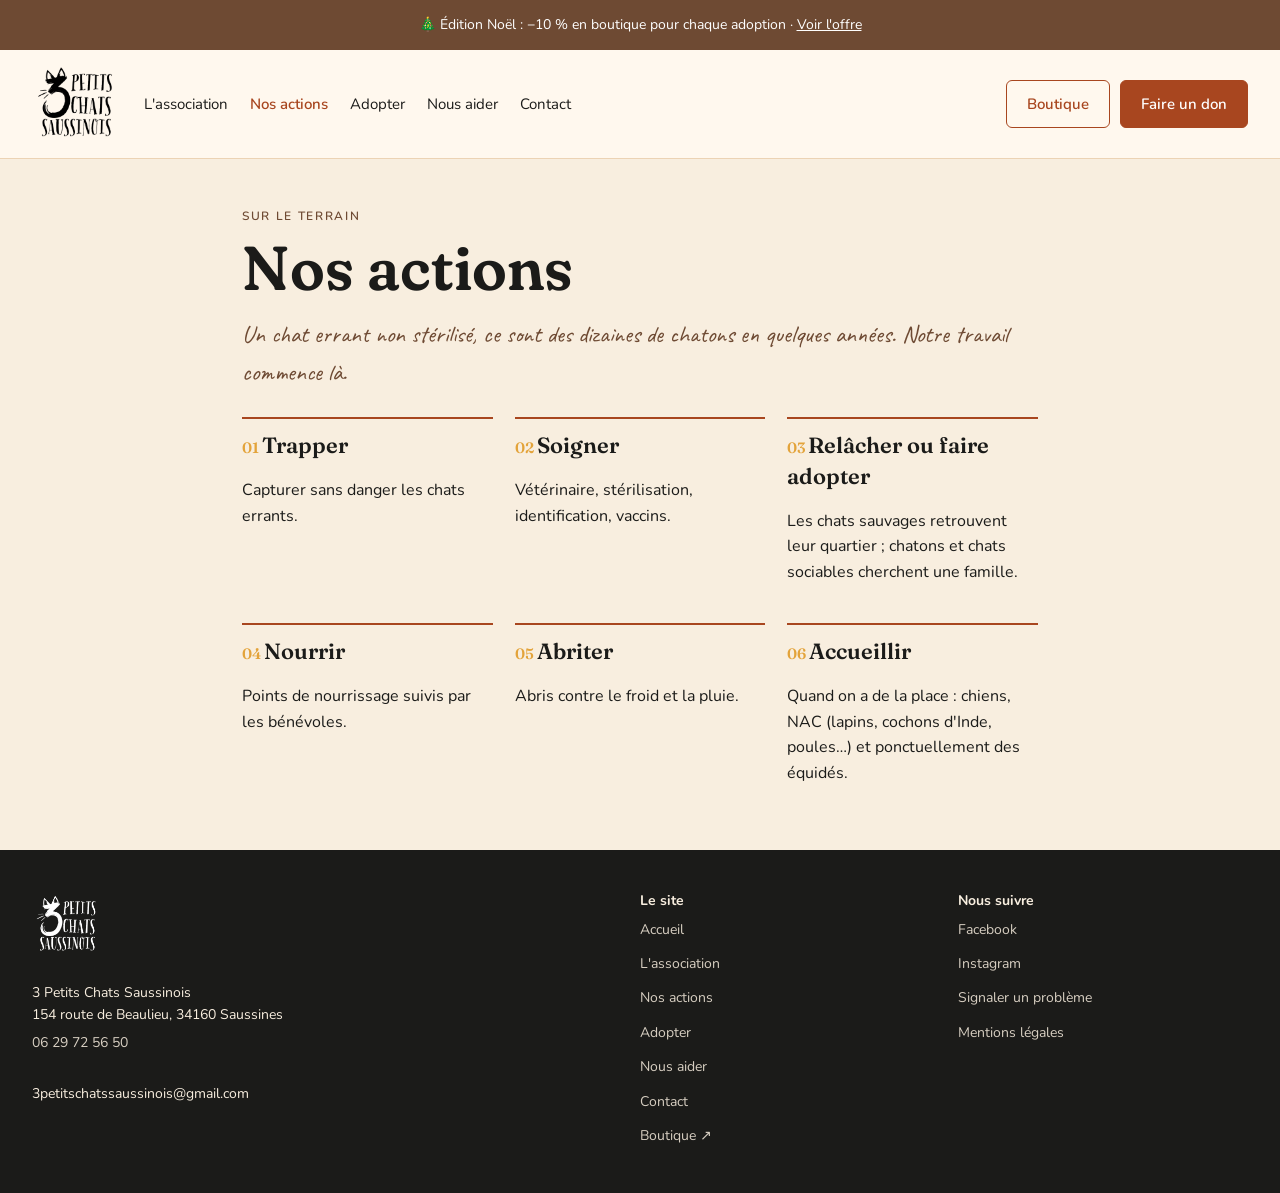
==== actions.html @ 67481619 "Mesure d'audience GoatCounter activee (sans cookie), mentions legales a jour Co-Authored-By: Claude " ====
<!doctype html><html lang="fr" data-da="carnet"><head><meta charset="utf-8"><meta name="viewport" content="width=device-width,initial-scale=1">
<title>Nos actions · 3 Petits Chats Saussinois</title>
<meta name="description" content="Nos actions pour les chats errants de Saussines et alentours : nourrissage, soins vétérinaires, stérilisation, identification et abris.">
<meta property="og:title" content="Nos actions · 3 Petits Chats Saussinois"><meta property="og:description" content="Nos actions pour les chats errants de Saussines et alentours : nourrissage, soins vétérinaires, stérilisation, identification et abris."><meta property="og:image" content="https://3petitschatssaussinois.fr/img/chat-gris.jpg"><meta property="og:url" content="https://3petitschatssaussinois.fr/actions.html"><link rel="canonical" href="https://3petitschatssaussinois.fr/actions.html"><meta property="og:locale" content="fr_FR"><meta property="og:type" content="website">
<script type="application/ld+json">{"@context":"https://schema.org","@type":"NGO","name":"3 Petits Chats Saussinois","description":"Association de protection des chats errants : soins, stérilisation, adoption.","foundingDate":"2020","telephone":"+33629725650","email":"3petitschatssaussinois@gmail.com","address":{"@type":"PostalAddress","streetAddress":"154 route de Beaulieu","postalCode":"34160","addressLocality":"Saussines","addressRegion":"Hérault","addressCountry":"FR"},"url":"https://3petitschatssaussinois.fr","areaServed":"Saussines et alentours","sameAs":["https://www.facebook.com/p/3-petits-chats-saussinois-100070176721091/","https://www.instagram.com/3_petitschatssaussinois"]}</script>
<link rel="stylesheet" href="https://fonts.googleapis.com/css2?family=Fraunces:opsz,wght,SOFT@9..144,500..700,100&family=Caveat:wght@600&family=Nunito:wght@400;600;700&display=swap">
<link rel="stylesheet" href="style.css?v=1794520407"></head><body>
<div class="bandeau">🎄 Édition Noël : −10 % en boutique pour chaque adoption · <a href="adopter.html#noel" data-goatcounter-click="bandeau-promo-noel">Voir l'offre</a></div>
<header class="entete"><a href="index.html" class="logo"><img src="img/logo-officiel.jpg" alt="3 Petits Chats Saussinois"></a>
<input type="checkbox" id="menu" hidden><label for="menu" class="burger" aria-label="Menu">☰</label>
<nav><a href="association.html">L'association</a><a href="actions.html" aria-current="page">Nos actions</a><a href="adopter.html">Adopter</a><a href="aider.html">Nous aider</a><a href="contact.html">Contact</a></nav>
<div class="actions"><a class="btn contour" href="https://3-petits-chats-saussinois.printify.me?utm_source=site&utm_medium=bouton&utm_campaign=noel2026&utm_content=entete" data-goatcounter-click="boutique-entete">Boutique</a><a class="btn plein" href="aider.html" data-goatcounter-click="don-entete">Faire un don</a></div></header>
<main><section class="wrap etroit"><p class="kicker">Sur le terrain</p><h1>Nos actions</h1>
<p class="lede">Un chat errant non stérilisé, ce sont des dizaines de chatons en quelques années. Notre travail commence là.</p>
<div class="etapes"><div><b>Trapper</b><p>Capturer sans danger les chats errants.</p></div><div><b>Soigner</b><p>Vétérinaire, stérilisation, identification, vaccins.</p></div><div><b>Relâcher ou faire adopter</b><p>Les chats sauvages retrouvent leur quartier ; chatons et chats sociables cherchent une famille.</p></div><div><b>Nourrir</b><p>Points de nourrissage suivis par les bénévoles.</p></div><div><b>Abriter</b><p>Abris contre le froid et la pluie.</p></div><div><b>Accueillir</b><p>Quand on a de la place : chiens, NAC (lapins, cochons d'Inde, poules…) et ponctuellement des équidés.</p></div></div>
</section></main>
<footer class="pied"><div><img src="img/logo-officiel.jpg" alt="" class="logo-pied"><p>3 Petits Chats Saussinois<br>154 route de Beaulieu, 34160 Saussines<br><a href="tel:+33629725650" data-goatcounter-click="appel-pied">06 29 72 56 50</a><br>3petitschatssaussinois@gmail.com</p></div>
<div><b>Le site</b><a href="index.html">Accueil</a><a href="association.html">L'association</a><a href="actions.html">Nos actions</a><a href="adopter.html">Adopter</a><a href="aider.html">Nous aider</a><a href="contact.html">Contact</a><a href="https://3-petits-chats-saussinois.printify.me?utm_source=site&utm_medium=bouton&utm_campaign=noel2026&utm_content=pied" class="ext" data-goatcounter-click="boutique-pied">Boutique ↗</a></div>
<div><b>Nous suivre</b><a href="https://www.facebook.com/p/3-petits-chats-saussinois-100070176721091/" data-goatcounter-click="facebook-pied">Facebook</a><a href="https://www.instagram.com/3_petitschatssaussinois" data-goatcounter-click="instagram-pied">Instagram</a><a href="contact.html#aide">Signaler un problème</a><a href="mentions.html">Mentions légales</a></div></footer>
<dialog id="fiche" aria-labelledby="fiche-titre"><button class="fermer" aria-label="Fermer">×</button><div id="fiche-corps"></div></dialog>
<script>window.LIENS={mail:"3petitschatssaussinois@gmail.com",boutique:"https://3-petits-chats-saussinois.printify.me",tel:"06 29 72 56 50",equipe:"contact3pcs.web@gmail.com",cle:"f61a0253-c6c8-4992-a5dc-e220fddeb63f"};</script><script src="script.js?v=1794520407"></script><script data-goatcounter="https://kro0gun.goatcounter.com/count" async src="https://gc.zgo.at/count.js"></script>
</body></html>
---- style.css ----
/* Piste B - Terre du Languedoc (base DA 1 : papier, Newsreader, IBM Plex) */
:root{--papier:#faf4ec;--feuille:#fffaf4;--encre:#1b1b19;--gris:#67655e;--trait:#e6d6c4;--terre:#b5562f;--olive:#6b7a3a;--sable:#f3e6d8;--r:10px}
*{box-sizing:border-box}
body{margin:0;background:var(--papier);color:var(--encre);font:16px/1.6 "IBM Plex Sans",system-ui,sans-serif}
a{color:inherit}
h1,h2,h3{font-family:Newsreader,Georgia,serif;font-weight:400;line-height:1.1}
h1{font-size:clamp(36px,5vw,56px);margin:10px 0 16px}h1 em{color:var(--terre)}
h2{font-size:clamp(26px,3vw,34px);margin:40px 0 6px}h3{font-size:22px;margin:0 0 6px}
.wrap{max-width:1180px;margin:auto;padding:48px 32px}.etroit{max-width:860px}
.kicker{text-transform:uppercase;letter-spacing:.14em;font-size:12px;color:var(--olive);font-weight:600;margin:0}
.lede{font-family:Newsreader,serif;font-style:italic;font-size:21px;color:var(--gris);margin:0 0 26px}
.sub{color:var(--gris);margin:0 0 22px}.centre{text-align:center;margin-top:28px}
.bandeau{background:var(--terre);color:#fff;text-align:center;font-size:14px;padding:8px 16px}
.entete{display:flex;align-items:center;gap:24px;padding:10px 32px;background:var(--feuille);border-bottom:1px solid var(--trait);position:sticky;top:env(safe-area-inset-top,0px);z-index:5}
.logo img{height:72px;display:block;mix-blend-mode:multiply}
nav{display:flex;gap:22px;flex:1}nav a{text-decoration:none;font-size:15px}nav a[aria-current]{color:var(--terre);font-weight:600}
.actions{display:flex;gap:10px}.burger{display:none;font-size:26px;cursor:pointer}
.btn{display:inline-block;padding:11px 20px;border-radius:var(--r);font-weight:600;text-decoration:none;font-size:15px;border:1.5px solid var(--terre)}
.plein{background:var(--terre);color:#fff}.contour{color:var(--terre)}.clair{background:var(--feuille);color:var(--encre);border-color:var(--feuille)}
.contour-clair{color:#fff;border-color:#fff}.grand{font-size:18px;padding:15px 30px}
.lien{color:var(--terre);font-weight:600;text-decoration:none}
.ctas{display:flex;gap:12px;flex-wrap:wrap;align-items:center}
.hero{display:grid;grid-template-columns:1.1fr 1fr;gap:48px;align-items:center}
.photo{aspect-ratio:1;border-radius:var(--r);background:repeating-linear-gradient(45deg,var(--sable),var(--sable) 12px,var(--papier) 12px,var(--papier) 24px);display:grid;place-items:center;color:var(--gris);font-size:13px}
.photo.large{aspect-ratio:4/3;border:1px solid var(--trait)}
.chiffres{display:flex;justify-content:center;gap:48px;flex-wrap:wrap;padding:24px 32px;background:var(--feuille);border-block:1px solid var(--trait);text-align:center}
.chiffres b{display:block;font:400 38px Newsreader,serif;color:var(--terre)}.chiffres span{font-size:13px;color:var(--gris)}
.cartes{display:grid;grid-template-columns:repeat(auto-fill,minmax(220px,1fr));gap:20px}
.card{background:var(--feuille);border:1px solid var(--trait);border-radius:var(--r);overflow:hidden}.card .photo{border-radius:0}
.card .t{padding:14px}.card p{margin:2px 0}.meta{font-size:13px;color:var(--gris)}.card .lien{display:inline-block;margin-top:8px;font-size:14px}
.duo{display:grid;grid-template-columns:1fr 1fr;gap:20px}.trio{display:grid;grid-template-columns:repeat(3,1fr);gap:20px}
.panel{padding:30px;border-radius:var(--r);background:var(--feuille);border:1px solid var(--trait)}.panel h2{margin-top:0}
.vert{background:var(--olive);color:#fff;border:0}.sable{background:var(--sable)}
.etapes{display:grid;grid-template-columns:repeat(auto-fit,minmax(220px,1fr));gap:22px;counter-reset:e;margin-top:10px}
.etapes div{border-top:2px solid var(--terre);padding-top:12px}.etapes b{font:400 22px Newsreader,serif}
.etapes b::before{counter-increment:e;content:"0" counter(e) "  ";color:var(--olive);font-size:15px}
.galerie{display:grid;grid-template-columns:repeat(3,1fr);gap:12px;margin-top:32px}
.encart{margin-top:32px;padding:18px 22px;border-left:4px solid var(--terre);background:var(--sable);border-radius:var(--r)}
.pied{background:var(--encre);color:var(--papier);display:grid;grid-template-columns:2fr 1fr 1fr;gap:28px;padding:40px 32px;font-size:14px}
.pied a{display:block;text-decoration:none;opacity:.85;margin-top:4px}.logo-pied{height:70px;filter:invert(1);mix-blend-mode:screen}
.maquette{position:fixed;right:12px;bottom:12px;background:#000;color:#fff;padding:5px 12px;border-radius:99px;font-size:12px}
@media (max-width:860px){
 .entete{flex-wrap:wrap;padding:8px 16px;gap:10px}.logo img{height:52px}.burger{display:block;margin-left:auto}
 nav{display:none;flex-basis:100%;flex-direction:column;gap:12px;padding:8px 0}#menu:checked~nav{display:flex}
 .actions{flex-basis:100%}.actions .btn{flex:1;text-align:center}
 .wrap{padding:32px 16px}.hero,.duo,.trio,.pied{grid-template-columns:1fr}.galerie{grid-template-columns:1fr 1fr}
 .chiffres{gap:24px;padding:20px 16px}}
.hero-img{width:100%;aspect-ratio:4/3;object-fit:cover;object-position:center 40%;border-radius:var(--r);border:1px solid var(--trait)}
.logo img{height:88px}
@media (max-width:860px){.logo img{height:64px}}
/* Interactions */
.cliquable{cursor:pointer;transition:transform .18s,box-shadow .18s}
.cliquable:hover,.cliquable:focus-visible{transform:translateY(-4px);box-shadow:0 10px 24px rgba(91,50,20,.12);outline:none}
.btn{transition:filter .15s,transform .15s}.btn:hover{filter:brightness(1.08);transform:translateY(-1px)}
.filtres,.montants{display:flex;gap:8px;flex-wrap:wrap;margin:8px 0 10px}
.filtre,.montant{font:600 14px "IBM Plex Sans",sans-serif;padding:8px 16px;border-radius:99px;border:1.5px solid var(--terre);background:transparent;color:var(--terre);cursor:pointer}
.filtre.actif,.montant.actif{background:var(--terre);color:#fff}
.montant{font-size:17px;padding:10px 22px}
.compte{color:var(--gris);font-size:14px;margin:0 0 16px}
.don-choix{margin-top:8px}.don-choix h2{margin-top:0}.impact{font-family:Newsreader,serif;font-size:20px;font-style:italic;min-height:1.6em}.petit{font-size:12px;margin-top:10px}
dialog{border:0;border-radius:14px;padding:0;max-width:min(760px,calc(100vw - 32px));width:100%;background:var(--feuille);color:var(--encre)}
dialog::backdrop{background:rgba(27,27,25,.55)}
.fiche{display:grid;grid-template-columns:1fr 1fr;gap:24px;padding:28px}.fiche h2{margin:4px 0 10px}
.fermer{position:absolute;right:10px;top:6px;border:0;background:none;font-size:30px;cursor:pointer;color:var(--gris)}
.apparait{opacity:0;transform:translateY(18px);transition:opacity .6s,transform .6s}.apparait.vu{opacity:1;transform:none}
@media (max-width:860px){.fiche{grid-template-columns:1fr;padding:22px 18px}}
.fiche .photo{aspect-ratio:4/3;max-height:42vh;width:100%}dialog{max-height:calc(100dvh - 32px);overflow:auto}

/* ===== DA chaleureuses (choix par ?da=pinceau | rond | carnet) ===== */
:root{--papier:#fbf1e3;--feuille:#fff8ee;--sable:#f6e2c8;--trait:#ecd3b4;--terre:#c2562b;--olive:#7a4a2b;--ocre:#e3a33a;
 --titre:"Amatic SC",cursive;--texte:"Nunito",system-ui,sans-serif;--tt:700;--th1:clamp(52px,7vw,84px);--th2:clamp(38px,4.5vw,52px);--th3:30px}
html[data-da="rond"]{--titre:"Fredoka",system-ui,sans-serif;--tt:600;--th1:clamp(38px,5vw,60px);--th2:clamp(28px,3.4vw,38px);--th3:22px;--r:20px;--papier:#fdf3e7;--olive:#8a5a3b}
html[data-da="carnet"]{--titre:"Fraunces",Georgia,serif;--tt:600;--th1:clamp(38px,5vw,62px);--th2:clamp(28px,3.4vw,40px);--th3:23px;--r:6px;--papier:#f8eedf;--olive:#6e4a33}
body{font-family:var(--texte)}
h1,h2,h3,.chiffres b,.etapes b,.impact{font-family:var(--titre);font-weight:var(--tt)}
h1{font-size:var(--th1);line-height:1}h2{font-size:var(--th2)}h3{font-size:var(--th3)}
html[data-da="carnet"] h1,html[data-da="carnet"] h2{font-variation-settings:"SOFT" 100}
.lede{font-family:var(--texte);font-style:normal;font-size:19px}
html[data-da="carnet"] .lede,html[data-da="carnet"] .mot{font-family:"Caveat",cursive;font-size:24px;color:var(--olive)}
.kicker{color:var(--olive)}.vert{background:var(--olive)}.bandeau{background:var(--olive)}
.chiffres b{font-size:44px}html[data-da="pinceau"] .chiffres b{font-size:54px}
.etapes b::before{color:var(--ocre)}.mot{font-style:italic}
.panel.insta{display:flex;justify-content:space-between;align-items:center;gap:20px;flex-wrap:wrap;margin-top:28px;background:var(--sable)}
.panel.insta h3{margin:0}
.hero-img{transform:rotate(1.5deg);box-shadow:0 14px 30px rgba(120,60,20,.18)}
html[data-da="pinceau"] .card{transform:rotate(-.6deg)}html[data-da="pinceau"] .card:nth-child(even){transform:rotate(.7deg)}
html[data-da="carnet"] .card{box-shadow:0 2px 0 var(--trait)}
.tel{font:600 24px var(--texte);color:var(--terre);text-decoration:none}
.pile{display:grid;gap:20px}.pile .vert{padding:40px}.pile .vert h2{font-size:calc(var(--th2) * 1.15)}
.pile .panel{text-align:center}.pile .panel p{max-width:560px;margin-inline:auto}.pile .ctas{justify-content:center}.pile .btn{font-size:19px;padding:16px 36px;margin-top:8px}

.appel{padding:34px 28px;text-align:center}.appel h2{font-size:44px;margin:6px 0}.appel .ctas{justify-content:center;margin-top:14px}

.ticket{display:grid;gap:14px;margin-top:16px}.ticket label{display:grid;gap:6px;font-weight:600;font-size:14px}
.ticket input,.ticket select,.ticket textarea{font:16px var(--texte);padding:10px 12px;border:1px solid var(--trait);border-radius:var(--r);background:var(--feuille);color:var(--encre)}
.ticket .btn{justify-self:start}

.piege{position:absolute;left:-9999px}.retour{font-weight:600;color:var(--olive);margin:0}

.panel.vert .kicker{color:var(--ocre)}.panel h2{margin-top:4px}html{scroll-behavior:smooth}#aide{scroll-margin-top:110px}

.photo-vraie{width:100%;aspect-ratio:1;object-fit:cover;object-position:center 25%;display:block}.fiche .photo-vraie{border-radius:var(--r);aspect-ratio:4/5;max-height:60vh}
.photo-vraie[src*="indy"]{object-position:center 68%}

.photo-vraie[src*="portee"]{object-position:42% 50%}

.photo-vraie[src*="tigrete"]{object-position:center 55%}

.mention-boutique{display:block;margin-top:.9rem;opacity:.8;font-size:.82rem}

.membre{text-align:center;padding-top:1.4rem}.initiale{width:84px;height:84px;margin:0 auto;border-radius:50%;background:var(--ocre,#e3a33a);color:#fff;display:grid;place-items:center;font-family:Fraunces,serif;font-size:2.4rem}
#toast{position:fixed;left:50%;bottom:1.5rem;transform:translate(-50%,150%);background:#6e4a33;color:#fff;padding:.8rem 1.3rem;border-radius:999px;transition:transform .3s;z-index:99}#toast.vu{transform:translate(-50%,0)}

/* --- corrections de l'audit du 12/11 (contrastes AA, cibles tactiles, formulaire mobile) --- */
:root{--terre:#a8461f}
.vert .mention-boutique,.vert .sub{color:#f8eedf;opacity:1}
html[data-da] .vert .kicker,.vert .kicker{color:#f6dcb2}
.pied a{padding-block:6px;margin-top:0}
.bandeau a{display:inline-block;padding-block:6px;color:inherit}
.lien{display:inline-block;padding-block:6px}
.ticket,.ticket label{min-width:0}
.ticket input,.ticket select,.ticket textarea{width:100%;max-width:100%}
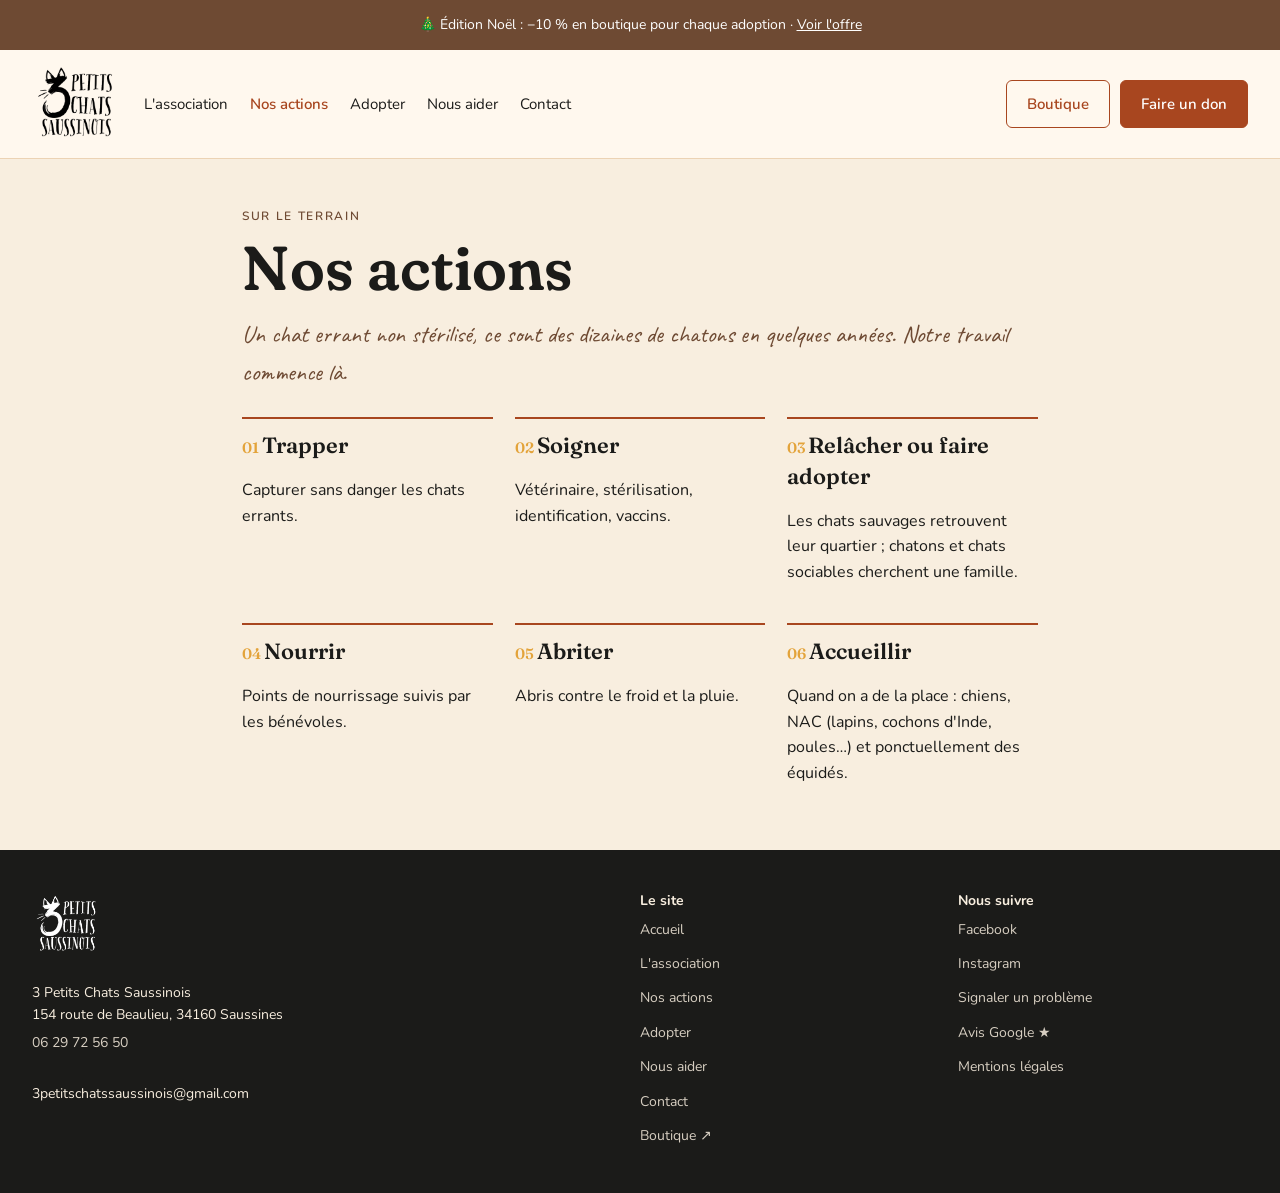
==== commit d4c7dff7: "Bouton Laisser un avis Google (page Adopter + pied de page) Co-Authored-By: Claude Opus 5.5 <noreply" ====
--- a/actions.html
+++ b/actions.html
@@ -1,10 +1,11 @@
 <!doctype html><html lang="fr" data-da="carnet"><head><meta charset="utf-8"><meta name="viewport" content="width=device-width,initial-scale=1">
 <title>Nos actions · 3 Petits Chats Saussinois</title>
+<meta name="google-site-verification" content="Y56quIdwFpsA7bC1AuFQzg4RlZAfiGys4bVatMG07_Y">
 <meta name="description" content="Nos actions pour les chats errants de Saussines et alentours : nourrissage, soins vétérinaires, stérilisation, identification et abris.">
 <meta property="og:title" content="Nos actions · 3 Petits Chats Saussinois"><meta property="og:description" content="Nos actions pour les chats errants de Saussines et alentours : nourrissage, soins vétérinaires, stérilisation, identification et abris."><meta property="og:image" content="https://3petitschatssaussinois.fr/img/chat-gris.jpg"><meta property="og:url" content="https://3petitschatssaussinois.fr/actions.html"><link rel="canonical" href="https://3petitschatssaussinois.fr/actions.html"><meta property="og:locale" content="fr_FR"><meta property="og:type" content="website">
 <script type="application/ld+json">{"@context":"https://schema.org","@type":"NGO","name":"3 Petits Chats Saussinois","description":"Association de protection des chats errants : soins, stérilisation, adoption.","foundingDate":"2020","telephone":"+33629725650","email":"3petitschatssaussinois@gmail.com","address":{"@type":"PostalAddress","streetAddress":"154 route de Beaulieu","postalCode":"34160","addressLocality":"Saussines","addressRegion":"Hérault","addressCountry":"FR"},"url":"https://3petitschatssaussinois.fr","areaServed":"Saussines et alentours","sameAs":["https://www.facebook.com/p/3-petits-chats-saussinois-100070176721091/","https://www.instagram.com/3_petitschatssaussinois"]}</script>
 <link rel="stylesheet" href="https://fonts.googleapis.com/css2?family=Fraunces:opsz,wght,SOFT@9..144,500..700,100&family=Caveat:wght@600&family=Nunito:wght@400;600;700&display=swap">
-<link rel="stylesheet" href="style.css?v=1794520407"></head><body>
+<link rel="stylesheet" href="style.css?v=1794524632"></head><body>
 <div class="bandeau">🎄 Édition Noël : −10 % en boutique pour chaque adoption · <a href="adopter.html#noel" data-goatcounter-click="bandeau-promo-noel">Voir l'offre</a></div>
 <header class="entete"><a href="index.html" class="logo"><img src="img/logo-officiel.jpg" alt="3 Petits Chats Saussinois"></a>
 <input type="checkbox" id="menu" hidden><label for="menu" class="burger" aria-label="Menu">☰</label>
@@ -16,7 +17,7 @@
 </section></main>
 <footer class="pied"><div><img src="img/logo-officiel.jpg" alt="" class="logo-pied"><p>3 Petits Chats Saussinois<br>154 route de Beaulieu, 34160 Saussines<br><a href="tel:+33629725650" data-goatcounter-click="appel-pied">06 29 72 56 50</a><br>3petitschatssaussinois@gmail.com</p></div>
 <div><b>Le site</b><a href="index.html">Accueil</a><a href="association.html">L'association</a><a href="actions.html">Nos actions</a><a href="adopter.html">Adopter</a><a href="aider.html">Nous aider</a><a href="contact.html">Contact</a><a href="https://3-petits-chats-saussinois.printify.me?utm_source=site&utm_medium=bouton&utm_campaign=noel2026&utm_content=pied" class="ext" data-goatcounter-click="boutique-pied">Boutique ↗</a></div>
-<div><b>Nous suivre</b><a href="https://www.facebook.com/p/3-petits-chats-saussinois-100070176721091/" data-goatcounter-click="facebook-pied">Facebook</a><a href="https://www.instagram.com/3_petitschatssaussinois" data-goatcounter-click="instagram-pied">Instagram</a><a href="contact.html#aide">Signaler un problème</a><a href="mentions.html">Mentions légales</a></div></footer>
+<div><b>Nous suivre</b><a href="https://www.facebook.com/p/3-petits-chats-saussinois-100070176721091/" data-goatcounter-click="facebook-pied">Facebook</a><a href="https://www.instagram.com/3_petitschatssaussinois" data-goatcounter-click="instagram-pied">Instagram</a><a href="contact.html#aide">Signaler un problème</a><a href="https://g.page/r/CaQkEiXdGygYEBM/review" data-goatcounter-click="avis-google-pied">Avis Google ★</a><a href="mentions.html">Mentions légales</a></div></footer>
 <dialog id="fiche" aria-labelledby="fiche-titre"><button class="fermer" aria-label="Fermer">×</button><div id="fiche-corps"></div></dialog>
-<script>window.LIENS={mail:"3petitschatssaussinois@gmail.com",boutique:"https://3-petits-chats-saussinois.printify.me",tel:"06 29 72 56 50",equipe:"contact3pcs.web@gmail.com",cle:"f61a0253-c6c8-4992-a5dc-e220fddeb63f"};</script><script src="script.js?v=1794520407"></script><script data-goatcounter="https://kro0gun.goatcounter.com/count" async src="https://gc.zgo.at/count.js"></script>
+<script>window.LIENS={mail:"3petitschatssaussinois@gmail.com",boutique:"https://3-petits-chats-saussinois.printify.me",tel:"06 29 72 56 50",equipe:"contact3pcs.web@gmail.com",cle:"f61a0253-c6c8-4992-a5dc-e220fddeb63f"};</script><script src="script.js?v=1794524632"></script><script data-goatcounter="https://kro0gun.goatcounter.com/count" async src="https://gc.zgo.at/count.js"></script>
 </body></html>
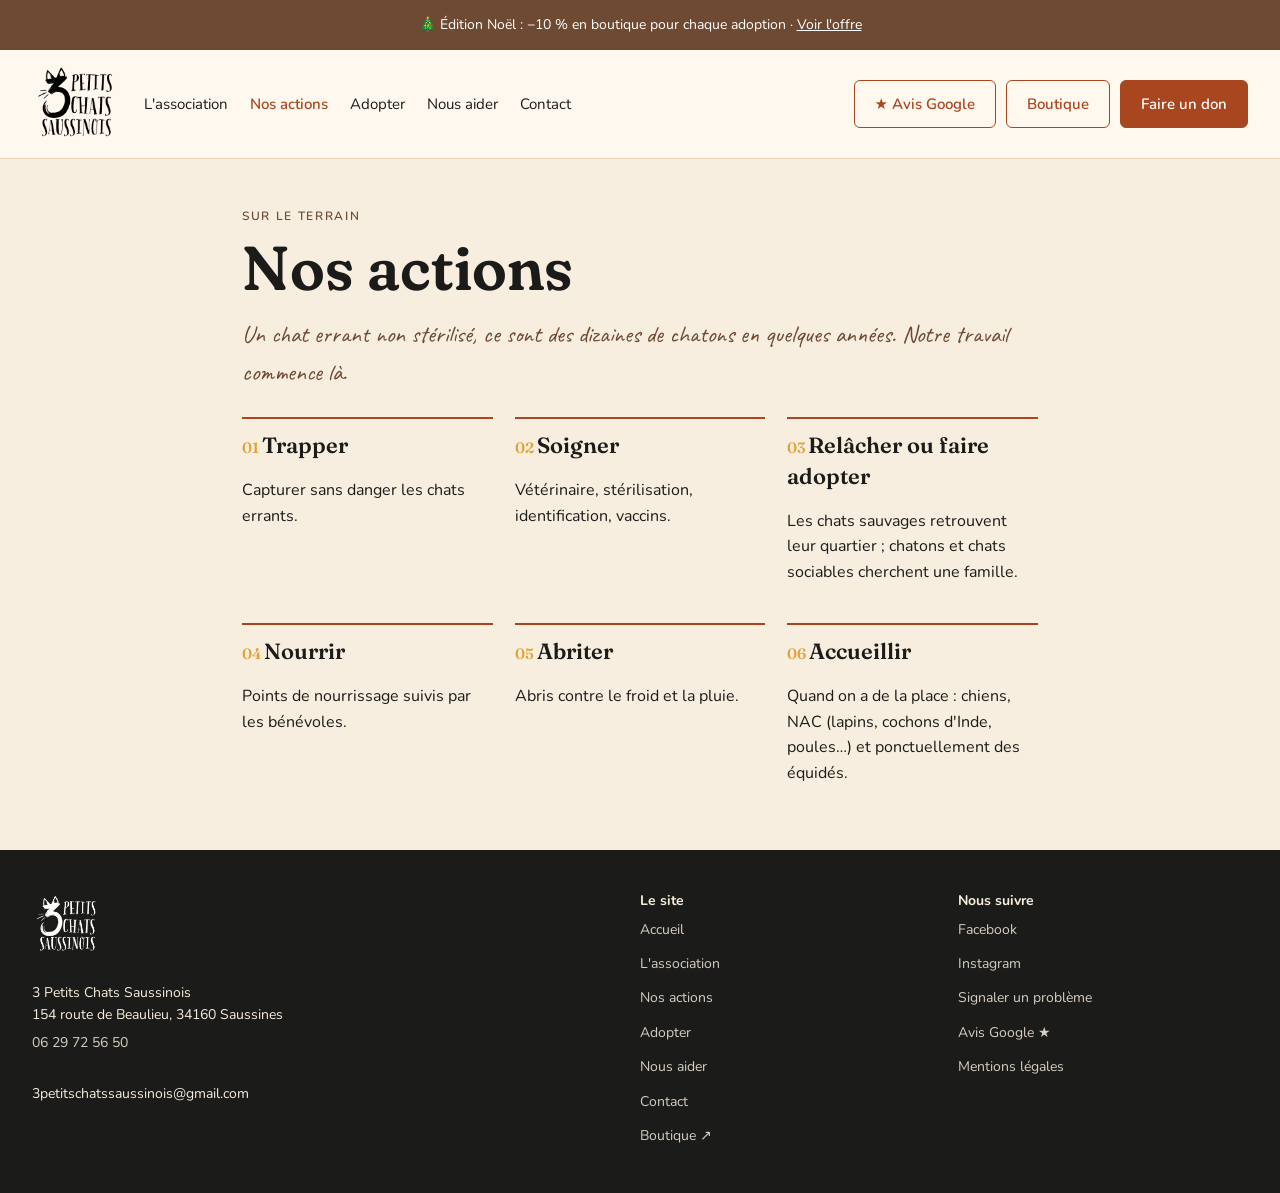
==== commit 2827c905: "Bouton Avis Google dans l'en-tete, a cote de Boutique et Faire un don Co-Authored-By: Claude Opus 5." ====
--- a/actions.html
+++ b/actions.html
@@ -5,12 +5,12 @@
 <meta property="og:title" content="Nos actions · 3 Petits Chats Saussinois"><meta property="og:description" content="Nos actions pour les chats errants de Saussines et alentours : nourrissage, soins vétérinaires, stérilisation, identification et abris."><meta property="og:image" content="https://3petitschatssaussinois.fr/img/chat-gris.jpg"><meta property="og:url" content="https://3petitschatssaussinois.fr/actions.html"><link rel="canonical" href="https://3petitschatssaussinois.fr/actions.html"><meta property="og:locale" content="fr_FR"><meta property="og:type" content="website">
 <script type="application/ld+json">{"@context":"https://schema.org","@type":"NGO","name":"3 Petits Chats Saussinois","description":"Association de protection des chats errants : soins, stérilisation, adoption.","foundingDate":"2020","telephone":"+33629725650","email":"3petitschatssaussinois@gmail.com","address":{"@type":"PostalAddress","streetAddress":"154 route de Beaulieu","postalCode":"34160","addressLocality":"Saussines","addressRegion":"Hérault","addressCountry":"FR"},"url":"https://3petitschatssaussinois.fr","areaServed":"Saussines et alentours","sameAs":["https://www.facebook.com/p/3-petits-chats-saussinois-100070176721091/","https://www.instagram.com/3_petitschatssaussinois"]}</script>
 <link rel="stylesheet" href="https://fonts.googleapis.com/css2?family=Fraunces:opsz,wght,SOFT@9..144,500..700,100&family=Caveat:wght@600&family=Nunito:wght@400;600;700&display=swap">
-<link rel="stylesheet" href="style.css?v=1794524632"></head><body>
+<link rel="stylesheet" href="style.css?v=1794524947"></head><body>
 <div class="bandeau">🎄 Édition Noël : −10 % en boutique pour chaque adoption · <a href="adopter.html#noel" data-goatcounter-click="bandeau-promo-noel">Voir l'offre</a></div>
 <header class="entete"><a href="index.html" class="logo"><img src="img/logo-officiel.jpg" alt="3 Petits Chats Saussinois"></a>
 <input type="checkbox" id="menu" hidden><label for="menu" class="burger" aria-label="Menu">☰</label>
 <nav><a href="association.html">L'association</a><a href="actions.html" aria-current="page">Nos actions</a><a href="adopter.html">Adopter</a><a href="aider.html">Nous aider</a><a href="contact.html">Contact</a></nav>
-<div class="actions"><a class="btn contour" href="https://3-petits-chats-saussinois.printify.me?utm_source=site&utm_medium=bouton&utm_campaign=noel2026&utm_content=entete" data-goatcounter-click="boutique-entete">Boutique</a><a class="btn plein" href="aider.html" data-goatcounter-click="don-entete">Faire un don</a></div></header>
+<div class="actions"><a class="btn contour avis" href="https://g.page/r/CaQkEiXdGygYEBM/review" data-goatcounter-click="avis-google-entete" title="Laisser un avis Google">★ Avis Google</a><a class="btn contour" href="https://3-petits-chats-saussinois.printify.me?utm_source=site&utm_medium=bouton&utm_campaign=noel2026&utm_content=entete" data-goatcounter-click="boutique-entete">Boutique</a><a class="btn plein" href="aider.html" data-goatcounter-click="don-entete">Faire un don</a></div></header>
 <main><section class="wrap etroit"><p class="kicker">Sur le terrain</p><h1>Nos actions</h1>
 <p class="lede">Un chat errant non stérilisé, ce sont des dizaines de chatons en quelques années. Notre travail commence là.</p>
 <div class="etapes"><div><b>Trapper</b><p>Capturer sans danger les chats errants.</p></div><div><b>Soigner</b><p>Vétérinaire, stérilisation, identification, vaccins.</p></div><div><b>Relâcher ou faire adopter</b><p>Les chats sauvages retrouvent leur quartier ; chatons et chats sociables cherchent une famille.</p></div><div><b>Nourrir</b><p>Points de nourrissage suivis par les bénévoles.</p></div><div><b>Abriter</b><p>Abris contre le froid et la pluie.</p></div><div><b>Accueillir</b><p>Quand on a de la place : chiens, NAC (lapins, cochons d'Inde, poules…) et ponctuellement des équidés.</p></div></div>
@@ -19,5 +19,5 @@
 <div><b>Le site</b><a href="index.html">Accueil</a><a href="association.html">L'association</a><a href="actions.html">Nos actions</a><a href="adopter.html">Adopter</a><a href="aider.html">Nous aider</a><a href="contact.html">Contact</a><a href="https://3-petits-chats-saussinois.printify.me?utm_source=site&utm_medium=bouton&utm_campaign=noel2026&utm_content=pied" class="ext" data-goatcounter-click="boutique-pied">Boutique ↗</a></div>
 <div><b>Nous suivre</b><a href="https://www.facebook.com/p/3-petits-chats-saussinois-100070176721091/" data-goatcounter-click="facebook-pied">Facebook</a><a href="https://www.instagram.com/3_petitschatssaussinois" data-goatcounter-click="instagram-pied">Instagram</a><a href="contact.html#aide">Signaler un problème</a><a href="https://g.page/r/CaQkEiXdGygYEBM/review" data-goatcounter-click="avis-google-pied">Avis Google ★</a><a href="mentions.html">Mentions légales</a></div></footer>
 <dialog id="fiche" aria-labelledby="fiche-titre"><button class="fermer" aria-label="Fermer">×</button><div id="fiche-corps"></div></dialog>
-<script>window.LIENS={mail:"3petitschatssaussinois@gmail.com",boutique:"https://3-petits-chats-saussinois.printify.me",tel:"06 29 72 56 50",equipe:"contact3pcs.web@gmail.com",cle:"f61a0253-c6c8-4992-a5dc-e220fddeb63f"};</script><script src="script.js?v=1794524632"></script><script data-goatcounter="https://kro0gun.goatcounter.com/count" async src="https://gc.zgo.at/count.js"></script>
+<script>window.LIENS={mail:"3petitschatssaussinois@gmail.com",boutique:"https://3-petits-chats-saussinois.printify.me",tel:"06 29 72 56 50",equipe:"contact3pcs.web@gmail.com",cle:"f61a0253-c6c8-4992-a5dc-e220fddeb63f"};</script><script src="script.js?v=1794524947"></script><script data-goatcounter="https://kro0gun.goatcounter.com/count" async src="https://gc.zgo.at/count.js"></script>
 </body></html>
--- a/style.css
+++ b/style.css
@@ -120,3 +120,6 @@
 .lien{display:inline-block;padding-block:6px}
 .ticket,.ticket label{min-width:0}
 .ticket input,.ticket select,.ticket textarea{width:100%;max-width:100%}
+/* bouton avis Google dans l'en-tete (13/11) */
+.actions .avis{white-space:nowrap}
+@media (max-width:860px){.actions{gap:8px}.actions .btn{padding-inline:10px;font-size:14px}.actions .avis{flex:0 0 auto}}
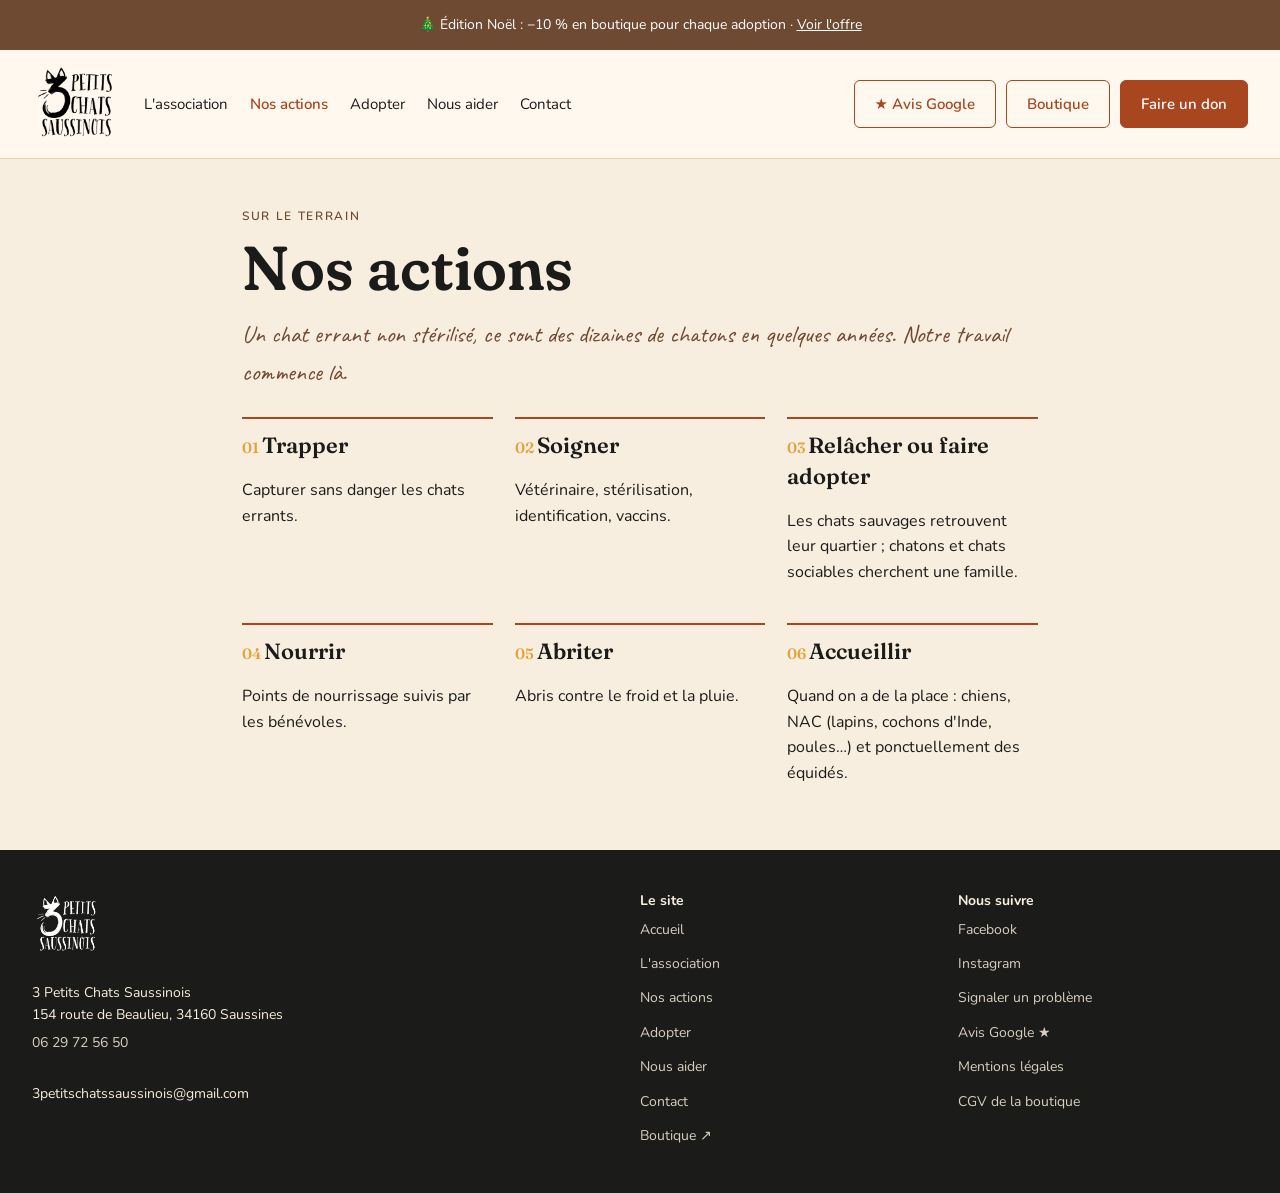
==== commit f4d2c793: "CGV et mentions legales FR de la boutique en ligne (/cgv/), lien en pied de page Co-Authored-By: Cla" ====
--- a/actions.html
+++ b/actions.html
@@ -1,11 +1,12 @@
 <!doctype html><html lang="fr" data-da="carnet"><head><meta charset="utf-8"><meta name="viewport" content="width=device-width,initial-scale=1">
 <title>Nos actions · 3 Petits Chats Saussinois</title>
 <meta name="google-site-verification" content="Y56quIdwFpsA7bC1AuFQzg4RlZAfiGys4bVatMG07_Y">
+<link rel="icon" href="favicon.ico" sizes="any"><link rel="icon" type="image/png" sizes="32x32" href="img/favicon-32.png"><link rel="apple-touch-icon" href="img/apple-touch-icon.png"><meta name="theme-color" content="#f8eedf">
 <meta name="description" content="Nos actions pour les chats errants de Saussines et alentours : nourrissage, soins vétérinaires, stérilisation, identification et abris.">
 <meta property="og:title" content="Nos actions · 3 Petits Chats Saussinois"><meta property="og:description" content="Nos actions pour les chats errants de Saussines et alentours : nourrissage, soins vétérinaires, stérilisation, identification et abris."><meta property="og:image" content="https://3petitschatssaussinois.fr/img/chat-gris.jpg"><meta property="og:url" content="https://3petitschatssaussinois.fr/actions.html"><link rel="canonical" href="https://3petitschatssaussinois.fr/actions.html"><meta property="og:locale" content="fr_FR"><meta property="og:type" content="website">
 <script type="application/ld+json">{"@context":"https://schema.org","@type":"NGO","name":"3 Petits Chats Saussinois","description":"Association de protection des chats errants : soins, stérilisation, adoption.","foundingDate":"2020","telephone":"+33629725650","email":"3petitschatssaussinois@gmail.com","address":{"@type":"PostalAddress","streetAddress":"154 route de Beaulieu","postalCode":"34160","addressLocality":"Saussines","addressRegion":"Hérault","addressCountry":"FR"},"url":"https://3petitschatssaussinois.fr","areaServed":"Saussines et alentours","sameAs":["https://www.facebook.com/p/3-petits-chats-saussinois-100070176721091/","https://www.instagram.com/3_petitschatssaussinois"]}</script>
 <link rel="stylesheet" href="https://fonts.googleapis.com/css2?family=Fraunces:opsz,wght,SOFT@9..144,500..700,100&family=Caveat:wght@600&family=Nunito:wght@400;600;700&display=swap">
-<link rel="stylesheet" href="style.css?v=1794524947"></head><body>
+<link rel="stylesheet" href="style.css?v=1794527985"></head><body>
 <div class="bandeau">🎄 Édition Noël : −10 % en boutique pour chaque adoption · <a href="adopter.html#noel" data-goatcounter-click="bandeau-promo-noel">Voir l'offre</a></div>
 <header class="entete"><a href="index.html" class="logo"><img src="img/logo-officiel.jpg" alt="3 Petits Chats Saussinois"></a>
 <input type="checkbox" id="menu" hidden><label for="menu" class="burger" aria-label="Menu">☰</label>
@@ -17,7 +18,7 @@
 </section></main>
 <footer class="pied"><div><img src="img/logo-officiel.jpg" alt="" class="logo-pied"><p>3 Petits Chats Saussinois<br>154 route de Beaulieu, 34160 Saussines<br><a href="tel:+33629725650" data-goatcounter-click="appel-pied">06 29 72 56 50</a><br>3petitschatssaussinois@gmail.com</p></div>
 <div><b>Le site</b><a href="index.html">Accueil</a><a href="association.html">L'association</a><a href="actions.html">Nos actions</a><a href="adopter.html">Adopter</a><a href="aider.html">Nous aider</a><a href="contact.html">Contact</a><a href="https://3-petits-chats-saussinois.printify.me?utm_source=site&utm_medium=bouton&utm_campaign=noel2026&utm_content=pied" class="ext" data-goatcounter-click="boutique-pied">Boutique ↗</a></div>
-<div><b>Nous suivre</b><a href="https://www.facebook.com/p/3-petits-chats-saussinois-100070176721091/" data-goatcounter-click="facebook-pied">Facebook</a><a href="https://www.instagram.com/3_petitschatssaussinois" data-goatcounter-click="instagram-pied">Instagram</a><a href="contact.html#aide">Signaler un problème</a><a href="https://g.page/r/CaQkEiXdGygYEBM/review" data-goatcounter-click="avis-google-pied">Avis Google ★</a><a href="mentions.html">Mentions légales</a></div></footer>
+<div><b>Nous suivre</b><a href="https://www.facebook.com/p/3-petits-chats-saussinois-100070176721091/" data-goatcounter-click="facebook-pied">Facebook</a><a href="https://www.instagram.com/3_petitschatssaussinois" data-goatcounter-click="instagram-pied">Instagram</a><a href="contact.html#aide">Signaler un problème</a><a href="https://g.page/r/CaQkEiXdGygYEBM/review" data-goatcounter-click="avis-google-pied">Avis Google ★</a><a href="mentions.html">Mentions légales</a><a href="cgv/" data-goatcounter-click="cgv-pied">CGV de la boutique</a></div></footer>
 <dialog id="fiche" aria-labelledby="fiche-titre"><button class="fermer" aria-label="Fermer">×</button><div id="fiche-corps"></div></dialog>
-<script>window.LIENS={mail:"3petitschatssaussinois@gmail.com",boutique:"https://3-petits-chats-saussinois.printify.me",tel:"06 29 72 56 50",equipe:"contact3pcs.web@gmail.com",cle:"f61a0253-c6c8-4992-a5dc-e220fddeb63f"};</script><script src="script.js?v=1794524947"></script><script data-goatcounter="https://kro0gun.goatcounter.com/count" async src="https://gc.zgo.at/count.js"></script>
+<script>window.LIENS={mail:"3petitschatssaussinois@gmail.com",boutique:"https://3-petits-chats-saussinois.printify.me",tel:"06 29 72 56 50",equipe:"contact3pcs.web@gmail.com",cle:"f61a0253-c6c8-4992-a5dc-e220fddeb63f"};</script><script src="script.js?v=1794527985"></script><script data-goatcounter="https://kro0gun.goatcounter.com/count" async src="https://gc.zgo.at/count.js"></script>
 </body></html>
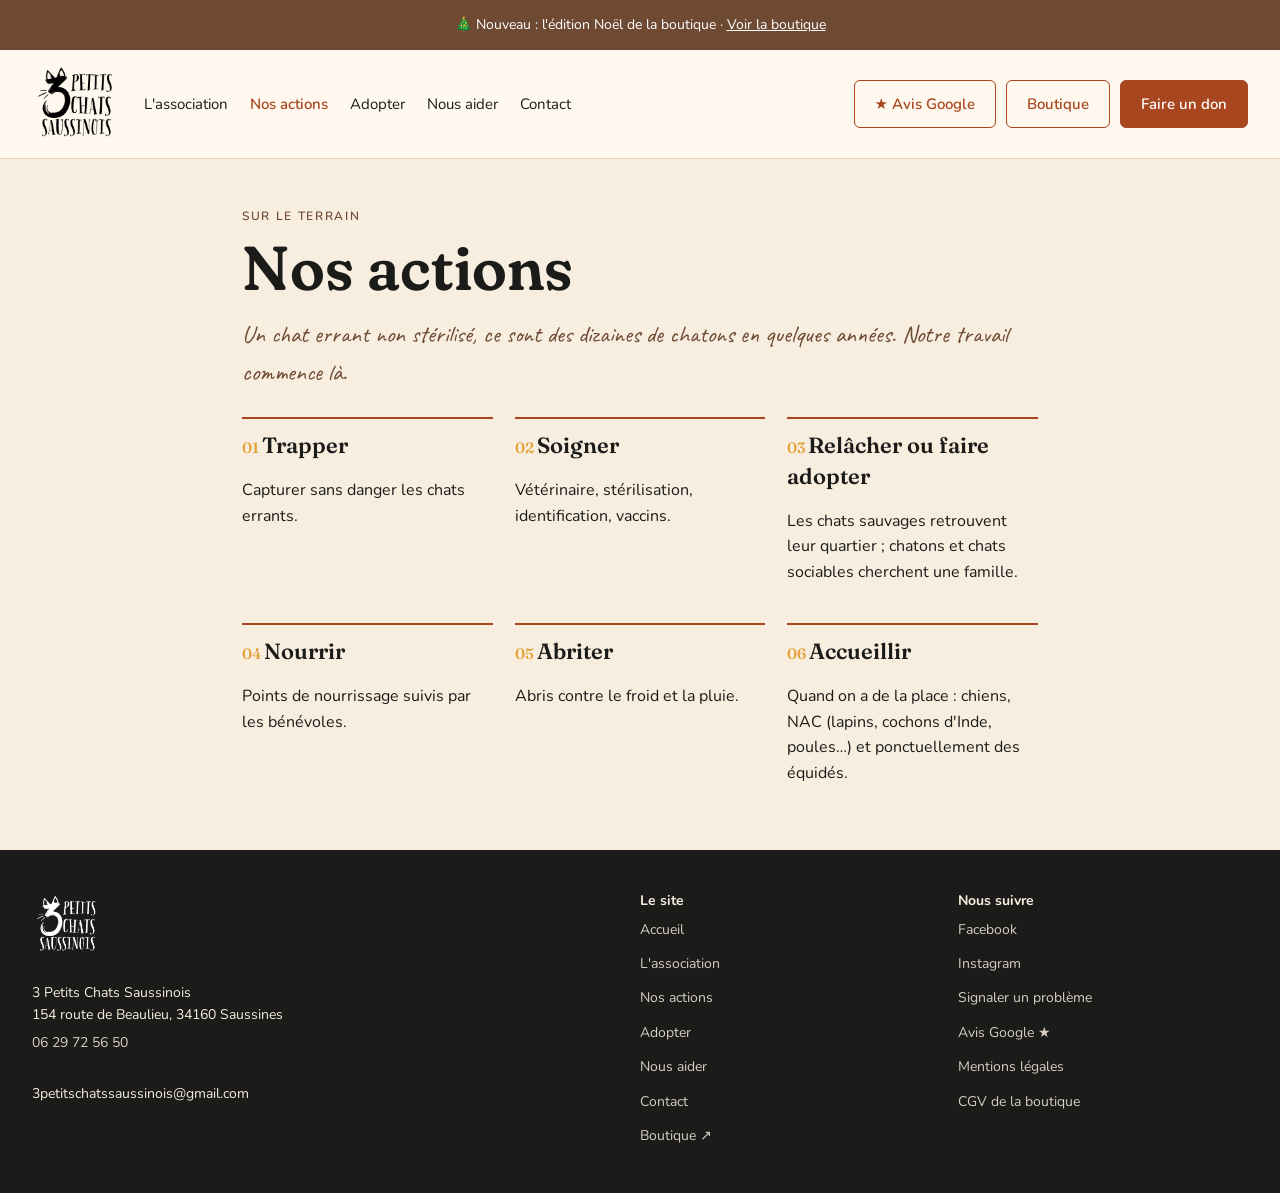
==== commit 821c8038: "Offre Noel -10 % adoption retiree du site (code en stand-by) Co-Authored-By: Claude Opus 5.5 <norepl" ====
--- a/actions.html
+++ b/actions.html
@@ -6,8 +6,8 @@
 <meta property="og:title" content="Nos actions · 3 Petits Chats Saussinois"><meta property="og:description" content="Nos actions pour les chats errants de Saussines et alentours : nourrissage, soins vétérinaires, stérilisation, identification et abris."><meta property="og:image" content="https://3petitschatssaussinois.fr/img/chat-gris.jpg"><meta property="og:url" content="https://3petitschatssaussinois.fr/actions.html"><link rel="canonical" href="https://3petitschatssaussinois.fr/actions.html"><meta property="og:locale" content="fr_FR"><meta property="og:type" content="website">
 <script type="application/ld+json">{"@context":"https://schema.org","@type":"NGO","name":"3 Petits Chats Saussinois","description":"Association de protection des chats errants : soins, stérilisation, adoption.","foundingDate":"2020","telephone":"+33629725650","email":"3petitschatssaussinois@gmail.com","address":{"@type":"PostalAddress","streetAddress":"154 route de Beaulieu","postalCode":"34160","addressLocality":"Saussines","addressRegion":"Hérault","addressCountry":"FR"},"url":"https://3petitschatssaussinois.fr","areaServed":"Saussines et alentours","sameAs":["https://www.facebook.com/p/3-petits-chats-saussinois-100070176721091/","https://www.instagram.com/3_petitschatssaussinois"]}</script>
 <link rel="stylesheet" href="https://fonts.googleapis.com/css2?family=Fraunces:opsz,wght,SOFT@9..144,500..700,100&family=Caveat:wght@600&family=Nunito:wght@400;600;700&display=swap">
-<link rel="stylesheet" href="style.css?v=1794527985"></head><body>
-<div class="bandeau">🎄 Édition Noël : −10 % en boutique pour chaque adoption · <a href="adopter.html#noel" data-goatcounter-click="bandeau-promo-noel">Voir l'offre</a></div>
+<link rel="stylesheet" href="style.css?v=1794845232"></head><body>
+<div class="bandeau">🎄 Nouveau : l'édition Noël de la boutique · <a href="https://3-petits-chats-saussinois.printify.me?utm_source=site&utm_medium=bouton&utm_campaign=noel2026&utm_content=bandeau" data-goatcounter-click="bandeau-boutique-noel">Voir la boutique</a></div>
 <header class="entete"><a href="index.html" class="logo"><img src="img/logo-officiel.jpg" alt="3 Petits Chats Saussinois"></a>
 <input type="checkbox" id="menu" hidden><label for="menu" class="burger" aria-label="Menu">☰</label>
 <nav><a href="association.html">L'association</a><a href="actions.html" aria-current="page">Nos actions</a><a href="adopter.html">Adopter</a><a href="aider.html">Nous aider</a><a href="contact.html">Contact</a></nav>
@@ -20,5 +20,5 @@
 <div><b>Le site</b><a href="index.html">Accueil</a><a href="association.html">L'association</a><a href="actions.html">Nos actions</a><a href="adopter.html">Adopter</a><a href="aider.html">Nous aider</a><a href="contact.html">Contact</a><a href="https://3-petits-chats-saussinois.printify.me?utm_source=site&utm_medium=bouton&utm_campaign=noel2026&utm_content=pied" class="ext" data-goatcounter-click="boutique-pied">Boutique ↗</a></div>
 <div><b>Nous suivre</b><a href="https://www.facebook.com/p/3-petits-chats-saussinois-100070176721091/" data-goatcounter-click="facebook-pied">Facebook</a><a href="https://www.instagram.com/3_petitschatssaussinois" data-goatcounter-click="instagram-pied">Instagram</a><a href="contact.html#aide">Signaler un problème</a><a href="https://g.page/r/CaQkEiXdGygYEBM/review" data-goatcounter-click="avis-google-pied">Avis Google ★</a><a href="mentions.html">Mentions légales</a><a href="cgv/" data-goatcounter-click="cgv-pied">CGV de la boutique</a></div></footer>
 <dialog id="fiche" aria-labelledby="fiche-titre"><button class="fermer" aria-label="Fermer">×</button><div id="fiche-corps"></div></dialog>
-<script>window.LIENS={mail:"3petitschatssaussinois@gmail.com",boutique:"https://3-petits-chats-saussinois.printify.me",tel:"06 29 72 56 50",equipe:"contact3pcs.web@gmail.com",cle:"f61a0253-c6c8-4992-a5dc-e220fddeb63f"};</script><script src="script.js?v=1794527985"></script><script data-goatcounter="https://kro0gun.goatcounter.com/count" async src="https://gc.zgo.at/count.js"></script>
+<script>window.LIENS={mail:"3petitschatssaussinois@gmail.com",boutique:"https://3-petits-chats-saussinois.printify.me",tel:"06 29 72 56 50",equipe:"contact3pcs.web@gmail.com",cle:"f61a0253-c6c8-4992-a5dc-e220fddeb63f"};</script><script src="script.js?v=1794845232"></script><script data-goatcounter="https://kro0gun.goatcounter.com/count" async src="https://gc.zgo.at/count.js"></script>
 </body></html>
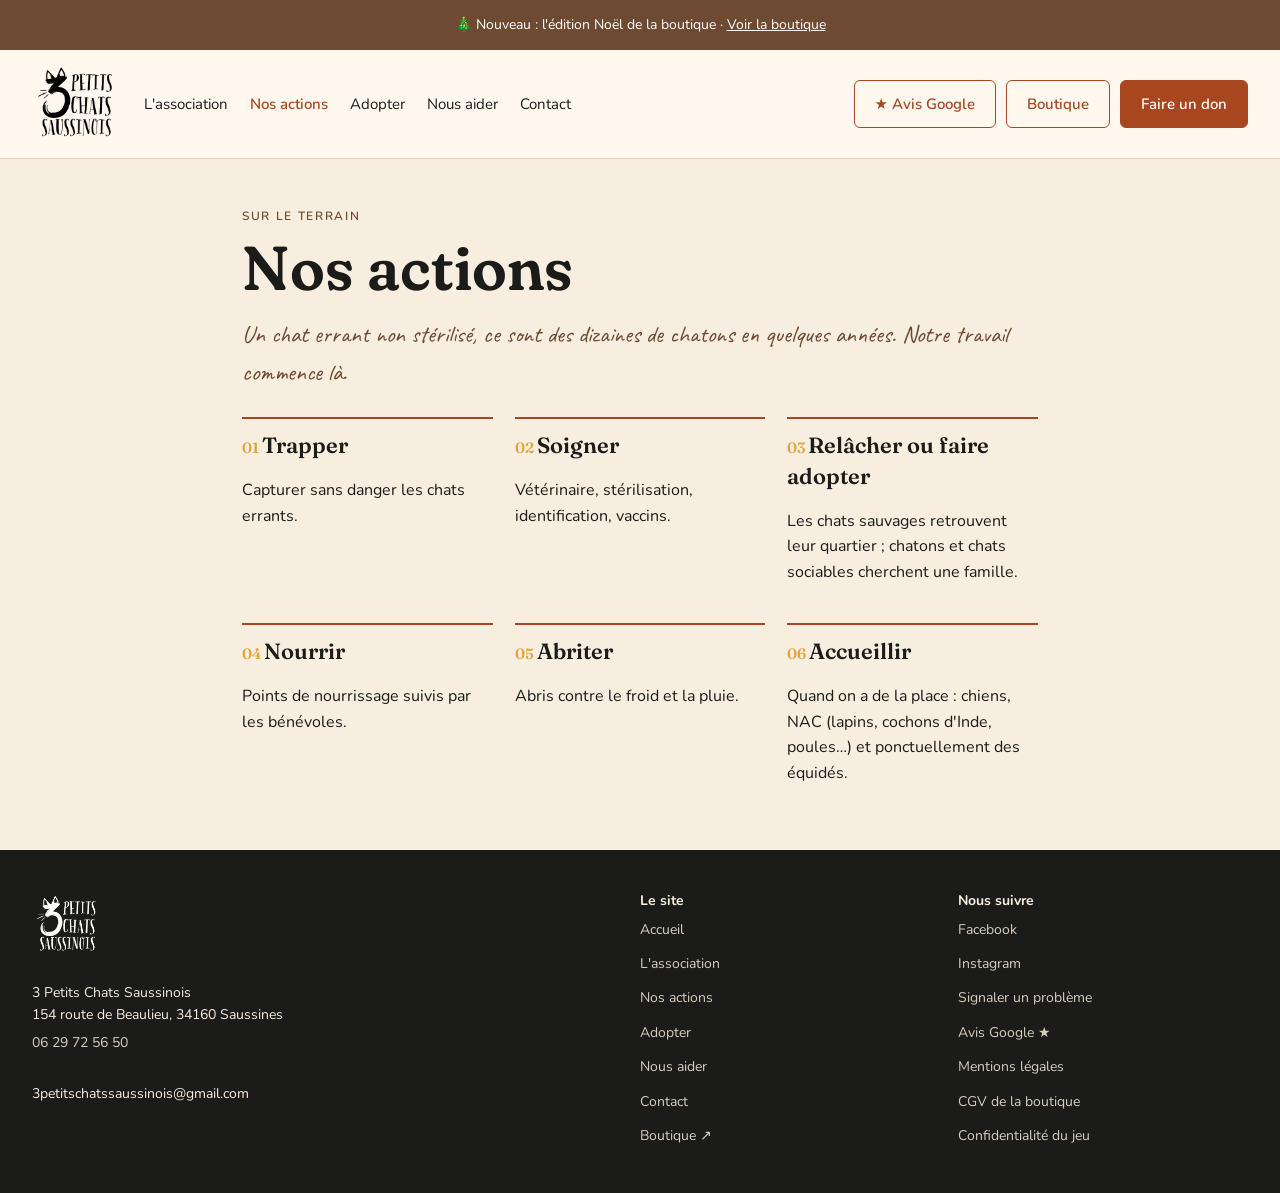
==== commit 63e6ded8: "Page de confidentialite du jeu Mon Chat Saussinois (Google Play / AdMob), lien en pied de page Co-Au" ====
--- a/actions.html
+++ b/actions.html
@@ -6,7 +6,7 @@
 <meta property="og:title" content="Nos actions · 3 Petits Chats Saussinois"><meta property="og:description" content="Nos actions pour les chats errants de Saussines et alentours : nourrissage, soins vétérinaires, stérilisation, identification et abris."><meta property="og:image" content="https://3petitschatssaussinois.fr/img/chat-gris.jpg"><meta property="og:url" content="https://3petitschatssaussinois.fr/actions.html"><link rel="canonical" href="https://3petitschatssaussinois.fr/actions.html"><meta property="og:locale" content="fr_FR"><meta property="og:type" content="website">
 <script type="application/ld+json">{"@context":"https://schema.org","@type":"NGO","name":"3 Petits Chats Saussinois","description":"Association de protection des chats errants : soins, stérilisation, adoption.","foundingDate":"2020","telephone":"+33629725650","email":"3petitschatssaussinois@gmail.com","address":{"@type":"PostalAddress","streetAddress":"154 route de Beaulieu","postalCode":"34160","addressLocality":"Saussines","addressRegion":"Hérault","addressCountry":"FR"},"url":"https://3petitschatssaussinois.fr","areaServed":"Saussines et alentours","sameAs":["https://www.facebook.com/p/3-petits-chats-saussinois-100070176721091/","https://www.instagram.com/3_petitschatssaussinois"]}</script>
 <link rel="stylesheet" href="https://fonts.googleapis.com/css2?family=Fraunces:opsz,wght,SOFT@9..144,500..700,100&family=Caveat:wght@600&family=Nunito:wght@400;600;700&display=swap">
-<link rel="stylesheet" href="style.css?v=1794845232"></head><body>
+<link rel="stylesheet" href="style.css?v=1794853892"></head><body>
 <div class="bandeau">🎄 Nouveau : l'édition Noël de la boutique · <a href="https://3-petits-chats-saussinois.printify.me?utm_source=site&utm_medium=bouton&utm_campaign=noel2026&utm_content=bandeau" data-goatcounter-click="bandeau-boutique-noel">Voir la boutique</a></div>
 <header class="entete"><a href="index.html" class="logo"><img src="img/logo-officiel.jpg" alt="3 Petits Chats Saussinois"></a>
 <input type="checkbox" id="menu" hidden><label for="menu" class="burger" aria-label="Menu">☰</label>
@@ -18,7 +18,7 @@
 </section></main>
 <footer class="pied"><div><img src="img/logo-officiel.jpg" alt="" class="logo-pied"><p>3 Petits Chats Saussinois<br>154 route de Beaulieu, 34160 Saussines<br><a href="tel:+33629725650" data-goatcounter-click="appel-pied">06 29 72 56 50</a><br>3petitschatssaussinois@gmail.com</p></div>
 <div><b>Le site</b><a href="index.html">Accueil</a><a href="association.html">L'association</a><a href="actions.html">Nos actions</a><a href="adopter.html">Adopter</a><a href="aider.html">Nous aider</a><a href="contact.html">Contact</a><a href="https://3-petits-chats-saussinois.printify.me?utm_source=site&utm_medium=bouton&utm_campaign=noel2026&utm_content=pied" class="ext" data-goatcounter-click="boutique-pied">Boutique ↗</a></div>
-<div><b>Nous suivre</b><a href="https://www.facebook.com/p/3-petits-chats-saussinois-100070176721091/" data-goatcounter-click="facebook-pied">Facebook</a><a href="https://www.instagram.com/3_petitschatssaussinois" data-goatcounter-click="instagram-pied">Instagram</a><a href="contact.html#aide">Signaler un problème</a><a href="https://g.page/r/CaQkEiXdGygYEBM/review" data-goatcounter-click="avis-google-pied">Avis Google ★</a><a href="mentions.html">Mentions légales</a><a href="cgv/" data-goatcounter-click="cgv-pied">CGV de la boutique</a></div></footer>
+<div><b>Nous suivre</b><a href="https://www.facebook.com/p/3-petits-chats-saussinois-100070176721091/" data-goatcounter-click="facebook-pied">Facebook</a><a href="https://www.instagram.com/3_petitschatssaussinois" data-goatcounter-click="instagram-pied">Instagram</a><a href="contact.html#aide">Signaler un problème</a><a href="https://g.page/r/CaQkEiXdGygYEBM/review" data-goatcounter-click="avis-google-pied">Avis Google ★</a><a href="mentions.html">Mentions légales</a><a href="cgv/" data-goatcounter-click="cgv-pied">CGV de la boutique</a><a href="jeu-confidentialite.html">Confidentialité du jeu</a></div></footer>
 <dialog id="fiche" aria-labelledby="fiche-titre"><button class="fermer" aria-label="Fermer">×</button><div id="fiche-corps"></div></dialog>
-<script>window.LIENS={mail:"3petitschatssaussinois@gmail.com",boutique:"https://3-petits-chats-saussinois.printify.me",tel:"06 29 72 56 50",equipe:"contact3pcs.web@gmail.com",cle:"f61a0253-c6c8-4992-a5dc-e220fddeb63f"};</script><script src="script.js?v=1794845232"></script><script data-goatcounter="https://kro0gun.goatcounter.com/count" async src="https://gc.zgo.at/count.js"></script>
+<script>window.LIENS={mail:"3petitschatssaussinois@gmail.com",boutique:"https://3-petits-chats-saussinois.printify.me",tel:"06 29 72 56 50",equipe:"contact3pcs.web@gmail.com",cle:"f61a0253-c6c8-4992-a5dc-e220fddeb63f"};</script><script src="script.js?v=1794853892"></script><script data-goatcounter="https://kro0gun.goatcounter.com/count" async src="https://gc.zgo.at/count.js"></script>
 </body></html>
